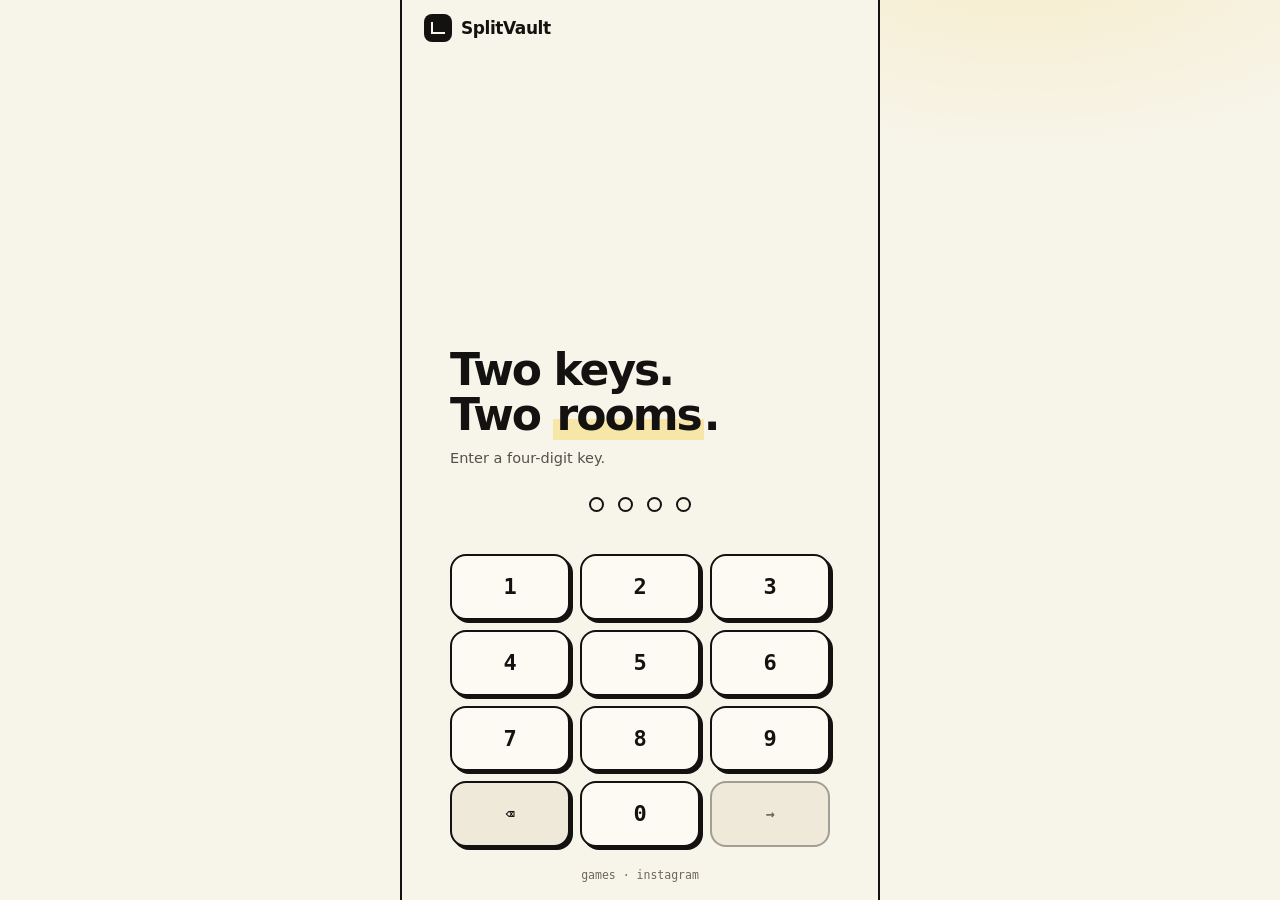
==== index.html @ 1017dc5b "SplitVault: mobile-native two-key app with Setup Rush and in-place Instagram" ====
<!DOCTYPE html>
<html lang="en">
<head>
<meta charset="utf-8" />
<meta name="viewport" content="width=device-width, initial-scale=1, viewport-fit=cover, maximum-scale=1" />
<meta name="color-scheme" content="light" />
<meta name="theme-color" content="#f7f4ea" />
<meta name="apple-mobile-web-app-capable" content="yes" />
<meta name="apple-mobile-web-app-title" content="SplitVault" />
<meta name="apple-mobile-web-app-status-bar-style" content="default" />
<title>SplitVault</title>
<link rel="icon" href="favicon.svg" />
<link rel="apple-touch-icon" href="favicon.svg" />
<link rel="manifest" href="manifest.webmanifest" />
<link rel="stylesheet" href="app.css" />
</head>
<body class="app">
<main class="shell">
  <div class="gate">
    <div class="top">
      <div class="brand"><span class="mark" aria-hidden="true"></span> SplitVault</div>
    </div>

    <div class="body">
      <h1>Two keys.<br />Two <em>rooms</em>.</h1>
      <p id="gateSub">Enter a four-digit key.</p>

      <div class="dots" id="dots" aria-hidden="true"><i></i><i></i><i></i><i></i></div>
      <div class="keymsg" id="keymsg" role="status" aria-live="polite"></div>

      <div class="keypad" id="keypad">
        <button data-k="1">1</button>
        <button data-k="2">2</button>
        <button data-k="3">3</button>
        <button data-k="4">4</button>
        <button data-k="5">5</button>
        <button data-k="6">6</button>
        <button data-k="7">7</button>
        <button data-k="8">8</button>
        <button data-k="9">9</button>
        <button class="fn" data-k="del" aria-label="Delete">⌫</button>
        <button data-k="0">0</button>
        <button class="fn go" data-k="go" aria-label="Unlock">→</button>
      </div>
    </div>

    <div class="foot" id="gateFoot">games · instagram</div>
  </div>
</main>

<script src="assets/gate.js"></script>
</body>
</html>
---- app.css ----
/* SplitVault — mobile-native shell. Paper, ink, one orange action.
   Everything is a single 100dvh screen; no desktop chrome, no option grids. */
:root {
  --paper: #f7f4ea;
  --paper-2: #efe9da;
  --card: #fcfaf2;
  --ink: #141210;
  --ink-soft: #55504a;
  --muted: #6f675b;
  --rule: rgba(20, 18, 16, .14);
  --accent: #e2573a;
  --accent-dark: #c9452a;
  --yellow: #f6e6a8;
  --peach: #fbe8e0;
  --mint: #1c7a4e;
  --red: #c23a2b;
  --blue: #2c62c4;
  --shadow-sm: 3px 3px 0 var(--ink);
  --shadow-xs: 2px 2px 0 var(--ink);
  --safe-b: env(safe-area-inset-bottom, 0px);
  --mono: ui-monospace, "SF Mono", SFMono-Regular, Menlo, monospace;
  --sans: -apple-system, BlinkMacSystemFont, "Segoe UI", Inter, system-ui, sans-serif;
  color-scheme: light;
}

* { box-sizing: border-box; -webkit-tap-highlight-color: transparent; }
[hidden] { display: none !important; }

html, body {
  height: 100%;
  margin: 0;
  overscroll-behavior: none;
}
body {
  background: var(--paper);
  color: var(--ink);
  font-family: var(--sans);
  font-size: 15px;
  line-height: 1.45;
  -webkit-font-smoothing: antialiased;
  text-rendering: optimizeLegibility;
}
button, input, select { font: inherit; color: inherit; }
button { cursor: pointer; }
a { color: var(--ink); text-decoration: none; }
:focus-visible { outline: 2px solid var(--accent); outline-offset: 2px; }

/* one column, always — even on a desktop window */
.app {
  min-height: 100dvh;
  display: flex;
  justify-content: center;
  background:
    radial-gradient(600px 320px at 80% -8%, rgba(246, 230, 168, .5), transparent 72%),
    var(--paper);
}
.shell {
  width: 100%;
  max-width: 480px;
  min-height: 100dvh;
  display: flex;
  flex-direction: column;
  border-left: 2px solid var(--ink);
  border-right: 2px solid var(--ink);
  background: var(--paper);
}
.shell.flat { border: 0; }

/* ---------- brand ---------- */
.brand { display: flex; align-items: center; gap: 9px; font-weight: 700; font-size: 17px; letter-spacing: -.025em; }
.brand .mark { width: 28px; height: 28px; border-radius: 8px; background: var(--ink); position: relative; flex: none; }
.brand .mark::after {
  content: ""; position: absolute; inset: 8px 7px;
  border-left: 2.5px solid var(--paper); border-bottom: 2.5px solid var(--paper);
}
.brand small { font-size: 9.5px; letter-spacing: .16em; text-transform: uppercase; color: var(--muted); font-weight: 600; }

/* ---------- buttons ---------- */
.btn {
  border: 2px solid var(--ink); background: var(--card); color: var(--ink);
  border-radius: 12px; padding: 11px 16px; font-weight: 650; font-size: 14px;
  box-shadow: var(--shadow-sm); display: inline-flex; align-items: center; justify-content: center; gap: 8px;
  transition: transform .08s, box-shadow .08s, background .12s;
}
.btn:active { transform: translate(2px, 2px); box-shadow: 1px 1px 0 var(--ink); }
.btn.primary { background: var(--accent); color: #fff; }
.btn.primary:active { background: var(--accent-dark); }
.btn.block { width: 100%; }
.btn.icon { padding: 8px 10px; border-radius: 10px; font-size: 15px; box-shadow: var(--shadow-xs); }
.btn:disabled, .btn[disabled] {
  background: var(--paper-2); color: var(--muted); border-color: rgba(20, 18, 16, .35);
  box-shadow: none; transform: none;
}

/* ================= GATE ================= */
.gate { min-height: 100dvh; display: flex; flex-direction: column;
  padding: calc(14px + env(safe-area-inset-top, 0px)) 22px calc(16px + var(--safe-b)); }
.gate .top { display: flex; align-items: center; justify-content: space-between; }
.gate .body { flex: 1; display: flex; flex-direction: column; justify-content: flex-end;
  max-width: 380px; width: 100%; margin: 0 auto; padding-bottom: 6px; }
.gate h1 { margin-top: 0; }
.gate h1 { font-size: clamp(34px, 11vw, 44px); line-height: 1.02; letter-spacing: -.045em; margin: 18px 0 10px; font-weight: 700; }
.gate h1 em { font-style: normal; background: linear-gradient(180deg, transparent 58%, var(--yellow) 58%); padding: 0 3px; }
.gate p { margin: 0 0 22px; color: var(--ink-soft); font-size: 14.5px; }

.dots { display: flex; gap: 14px; justify-content: center; margin: 6px 0 10px; }
.dots i {
  width: 15px; height: 15px; border-radius: 50%; border: 2px solid var(--ink); background: transparent;
  transition: background .12s, transform .12s;
}
.dots i.on { background: var(--ink); transform: scale(1.06); }
.dots.bad i { border-color: var(--red); background: var(--red); animation: shake .3s; }
@keyframes shake { 0%,100% { transform: translateX(0) } 25% { transform: translateX(-5px) } 75% { transform: translateX(5px) } }

.keymsg { min-height: 20px; text-align: center; font-size: 12.5px; font-weight: 600; color: var(--red); margin-bottom: 8px; }
.keymsg.ok { color: var(--mint); }

.keypad { display: grid; grid-template-columns: repeat(3, 1fr); gap: 10px; margin-top: 4px; }
.keypad button {
  border: 2px solid var(--ink); background: var(--card); border-radius: 16px;
  padding: 15px 0; font-family: var(--mono); font-size: 22px; font-weight: 600;
  box-shadow: var(--shadow-sm); transition: transform .06s, box-shadow .06s;
}
.keypad button:active { transform: translate(2px, 2px); box-shadow: 1px 1px 0 var(--ink); }
.keypad .fn { font-size: 15px; background: var(--paper-2); }
.keypad .fn.go { background: var(--accent); color: #fff; border-color: var(--ink); }
.keypad .fn.go[data-ready="0"] { background: var(--paper-2); color: var(--muted); border-color: rgba(20, 18, 16, .35); box-shadow: none; }
.gate .foot { text-align: center; font-size: 11.5px; color: var(--muted); margin-top: 14px; font-family: var(--mono); }

/* ================= APP HEADER ================= */
.appbar {
  display: flex; align-items: center; gap: 10px;
  padding: calc(10px + env(safe-area-inset-top, 0px)) 14px 10px;
  border-bottom: 2px solid var(--ink); background: var(--paper);
  position: sticky; top: 0; z-index: 10;
}
.appbar .grow { flex: 1; }
.appbar .icon-btn {
  width: 36px; height: 36px; border-radius: 10px; border: 2px solid var(--ink);
  background: var(--card); display: grid; place-items: center; font-size: 16px; box-shadow: var(--shadow-xs);
}
.appbar .icon-btn:active { transform: translate(1px, 1px); box-shadow: 1px 1px 0 var(--ink); }

/* ================= SETUP RUSH (full screen) ================= */
.field { flex: 1; display: flex; flex-direction: column; min-height: 0; }
.hud-top { display: flex; align-items: stretch; gap: 8px; padding: 10px 12px 8px; }
.hud-block { background: var(--ink); color: var(--paper); border-radius: 10px; padding: 6px 10px; display: flex; flex-direction: column; box-shadow: var(--shadow-xs); }
.hud-block span { font-size: 8.5px; letter-spacing: .14em; text-transform: uppercase; color: rgba(247, 244, 234, .62); font-family: var(--mono); font-weight: 600; }
.hud-block b { font-family: var(--mono); font-size: 14px; font-variant-numeric: tabular-nums; color: var(--paper); font-weight: 600; }
.hud-block.price { flex: 1; min-width: 0; justify-content: center; }
.hud-block.price b { font-size: 22px; letter-spacing: -.035em; }
.hud-block.pnl b.up { color: #7ff0be; }
.hud-block.pnl b.down { color: #ff9c8c; }
.market-pick {
  border: 0; background: transparent; color: var(--paper); font-family: var(--mono);
  font-size: 13px; font-weight: 600; padding: 0; margin-top: 1px; appearance: none;
}
.market-pick option { color: var(--ink); background: var(--card); }

.sr-stage { position: relative; flex: 1; min-height: 220px; margin: 0 12px; border: 2px solid var(--ink); border-radius: 14px; overflow: hidden; background: #fbf9f2; touch-action: none; user-select: none; -webkit-user-select: none; }
#srChart { display: block; width: 100%; height: 100%; }
.sr-stage.holding { background: #fdf6ee; }

.position {
  position: absolute; left: 50%; bottom: 12px; transform: translateX(-50%);
  display: flex; align-items: baseline; gap: 9px; font-family: var(--mono); font-size: 11.5px;
  background: var(--ink); color: var(--paper); border-radius: 999px; padding: 7px 14px;
  white-space: nowrap; box-shadow: var(--shadow-xs); max-width: calc(100% - 20px); overflow: hidden;
}
.position b { font-size: 11px; letter-spacing: .06em; }
.position.long b { color: #7ff0be; }
.position.short b { color: #ff9c8c; }
.position strong { font-size: 13px; }
.position em { font-style: normal; color: rgba(247, 244, 234, .55); font-size: 9.5px; letter-spacing: .06em; }

.flash {
  position: absolute; left: 50%; top: 12px; transform: translateX(-50%);
  font-family: var(--mono); font-size: 12px; letter-spacing: .08em; text-transform: uppercase;
  background: var(--ink); color: var(--paper); border-radius: 8px; padding: 6px 12px;
  white-space: nowrap; font-weight: 700; box-shadow: var(--shadow-xs);
}
.flash span { display: block; font-size: 9px; letter-spacing: .12em; opacity: .65; font-weight: 500; margin-top: 1px; }
.flash.up { background: var(--mint); }
.flash.down { background: var(--red); }

.dock { padding: 10px 12px calc(10px + var(--safe-b)); display: grid; gap: 8px; }
.dock .row { display: flex; align-items: center; gap: 8px; }
.dock .hint {
  flex: 1; text-align: center; font-family: var(--mono); font-size: 11px; letter-spacing: .06em;
  text-transform: uppercase; color: var(--ink-soft); font-weight: 700; line-height: 1.3;
}
.dock .meta { display: flex; gap: 6px; justify-content: space-between; }
.dock .meta span {
  font-family: var(--mono); font-size: 10.5px; font-weight: 700; border: 1.5px solid var(--ink);
  border-radius: 999px; padding: 3px 9px; background: var(--card);
}

/* result card */
.sheet {
  position: absolute; inset: 0; z-index: 5; display: flex; align-items: flex-end;
  background: rgba(20, 18, 16, .28);
}
.sheet .card {
  width: 100%; background: var(--card); border-top: 2px solid var(--ink);
  border-radius: 18px 18px 0 0; padding: 20px 18px calc(18px + var(--safe-b));
  box-shadow: 0 -6px 0 rgba(20, 18, 16, .06);
}
.sheet .grade { font-family: var(--mono); font-size: 9.5px; letter-spacing: .16em; text-transform: uppercase; color: var(--accent); font-weight: 700; }
.sheet h2 { margin: 6px 0 0; font-size: 26px; letter-spacing: -.035em; }
.sheet .sub { margin: 4px 0 0; color: var(--ink-soft); font-size: 12.5px; }
.sheet .pnl { font-family: var(--mono); font-size: 34px; letter-spacing: -.035em; margin: 12px 0 14px; font-variant-numeric: tabular-nums; font-weight: 600; }
.sheet .grid3 { display: grid; grid-template-columns: repeat(3, 1fr); gap: 8px; margin-bottom: 16px; }
.sheet .grid3 div { background: var(--paper); border: 1.5px solid var(--ink); border-radius: 10px; padding: 8px 10px; }
.sheet .grid3 span { display: block; font-size: 8.5px; letter-spacing: .1em; text-transform: uppercase; color: var(--muted); font-family: var(--mono); font-weight: 700; }
.sheet .grid3 b { font-family: var(--mono); font-size: 13.5px; font-variant-numeric: tabular-nums; }
.sheet .actions { display: flex; gap: 8px; }
.sheet .actions .btn { flex: 1; }

/* ================= INSTAGRAM ================= */
.ig-bar { display: flex; align-items: center; gap: 8px; padding: 10px 12px; border-bottom: 2px solid var(--ink); background: var(--paper); }
.ig-bar input {
  flex: 1; min-width: 0; border: 2px solid var(--ink); border-radius: 10px; background: #fff;
  padding: 8px 11px; font-family: var(--mono); font-size: 12.5px;
}
.ig-bar input:focus { outline: none; border-color: var(--accent); }
.ig-frame-wrap { position: relative; flex: 1; min-height: 0; border: 2px solid var(--ink); border-radius: 14px; margin: 10px 12px 0; overflow: hidden; background: #fff; }
.ig-frame-wrap iframe { width: 100%; height: 100%; border: 0; display: block; background: #fff; transition: opacity .2s; }
.ig-frame-wrap iframe.loading { opacity: .3; }
.ig-note {
  position: absolute; inset: 0; display: flex; flex-direction: column; align-items: center; justify-content: center;
  gap: 7px; padding: 22px; text-align: center; background: var(--paper); color: var(--ink-soft); font-size: 12.5px;
}
.ig-note .glyph { font-size: 26px; }
.ig-note b { color: var(--ink); font-size: 14px; }
.ig-note span { max-width: 30ch; }
.ig-note .btn { margin-top: 6px; font-size: 12px; padding: 8px 13px; }
.ig-dock { padding: 10px 12px calc(10px + var(--safe-b)); display: flex; gap: 8px; }
.ig-dock .btn { flex: 1; }
.ig-dock .btn.icon-only { flex: 0 0 46px; }

.toast {
  position: fixed; left: 50%; bottom: calc(22px + var(--safe-b)); transform: translate(-50%, 14px);
  background: var(--ink); color: var(--paper); padding: 9px 16px; border-radius: 999px;
  font-size: 12.5px; font-weight: 600; opacity: 0; transition: .2s; pointer-events: none; z-index: 60;
  max-width: 88vw; text-align: center;
}
.toast.on { opacity: 1; transform: translate(-50%, 0); }

/* phones get the whole edge-to-edge app; wider windows keep the framed column */
@media (max-width: 520px) {
  .shell { border-left: 0; border-right: 0; }
}
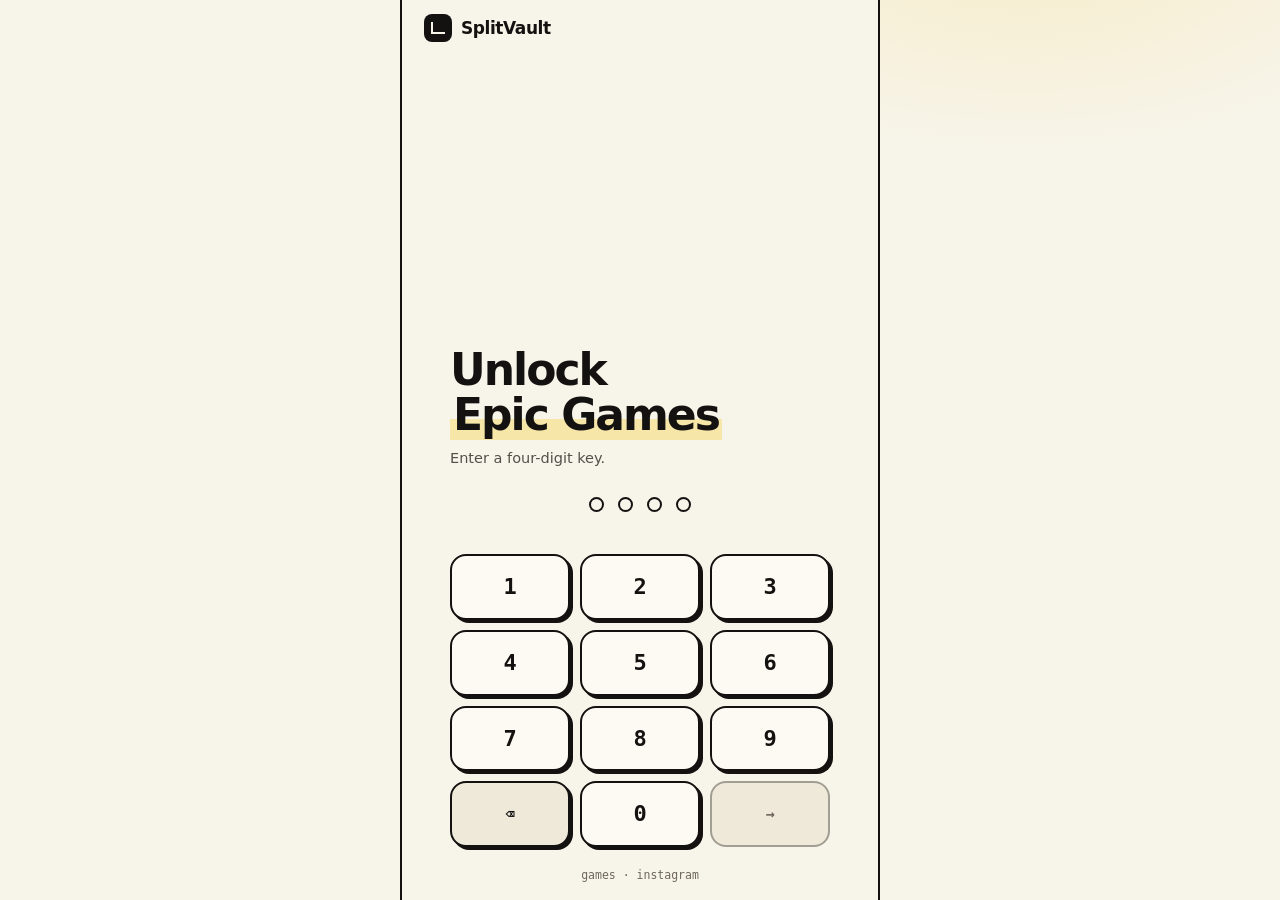
==== commit 8da7b7dc: "Gate headline: Unlock Epic Games; cache-bust assets for the Pages CDN" ====
--- a/index.html
+++ b/index.html
@@ -8,11 +8,11 @@
 <meta name="apple-mobile-web-app-capable" content="yes" />
 <meta name="apple-mobile-web-app-title" content="SplitVault" />
 <meta name="apple-mobile-web-app-status-bar-style" content="default" />
-<title>SplitVault</title>
+<title>Unlock Epic Games</title>
 <link rel="icon" href="favicon.svg" />
 <link rel="apple-touch-icon" href="favicon.svg" />
 <link rel="manifest" href="manifest.webmanifest" />
-<link rel="stylesheet" href="app.css" />
+<link rel="stylesheet" href="app.css?v=4" />
 </head>
 <body class="app">
 <main class="shell">
@@ -22,7 +22,7 @@
     </div>
 
     <div class="body">
-      <h1>Two keys.<br />Two <em>rooms</em>.</h1>
+      <h1>Unlock<br /><em>Epic Games</em></h1>
       <p id="gateSub">Enter a four-digit key.</p>
 
       <div class="dots" id="dots" aria-hidden="true"><i></i><i></i><i></i><i></i></div>
@@ -48,6 +48,6 @@
   </div>
 </main>
 
-<script src="assets/gate.js"></script>
+<script src="assets/gate.js?v=4"></script>
 </body>
 </html>
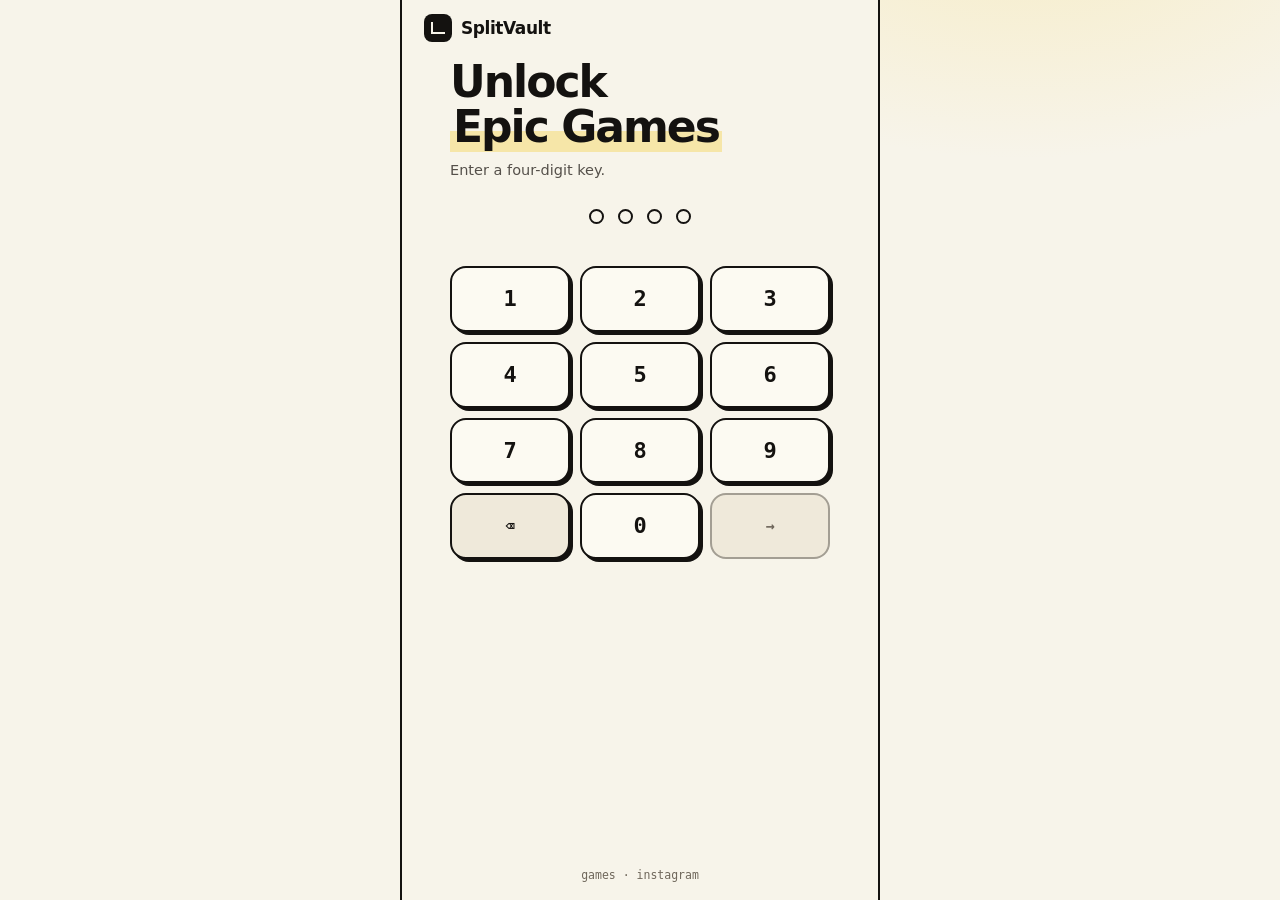
==== commit ede98080: "Pin layout at thumb height, full-width price tag, Instagram opens with a real profile" ====
--- a/index.html
+++ b/index.html
@@ -12,7 +12,7 @@
 <link rel="icon" href="favicon.svg" />
 <link rel="apple-touch-icon" href="favicon.svg" />
 <link rel="manifest" href="manifest.webmanifest" />
-<link rel="stylesheet" href="app.css?v=4" />
+<link rel="stylesheet" href="app.css?v=5" />
 </head>
 <body class="app">
 <main class="shell">
@@ -48,6 +48,6 @@
   </div>
 </main>
 
-<script src="assets/gate.js?v=4"></script>
+<script src="assets/gate.js?v=5"></script>
 </body>
 </html>
--- a/app.css
+++ b/app.css
@@ -96,9 +96,11 @@
 .gate { min-height: 100dvh; display: flex; flex-direction: column;
   padding: calc(14px + env(safe-area-inset-top, 0px)) 22px calc(16px + var(--safe-b)); }
 .gate .top { display: flex; align-items: center; justify-content: space-between; }
-.gate .body { flex: 1; display: flex; flex-direction: column; justify-content: flex-end;
+.gate .body { flex: 1; display: flex; flex-direction: column; justify-content: flex-start;
   max-width: 380px; width: 100%; margin: 0 auto; padding-bottom: 6px; }
-.gate h1 { margin-top: 0; }
+.gate h1 { margin: clamp(18px, 7vh, 64px) 0 10px; }
+/* dots, message and keypad ride together at the bottom, where the thumb is */
+.dots { margin-top: auto; }
 .gate h1 { font-size: clamp(34px, 11vw, 44px); line-height: 1.02; letter-spacing: -.045em; margin: 18px 0 10px; font-weight: 700; }
 .gate h1 em { font-style: normal; background: linear-gradient(180deg, transparent 58%, var(--yellow) 58%); padding: 0 3px; }
 .gate p { margin: 0 0 22px; color: var(--ink-soft); font-size: 14.5px; }
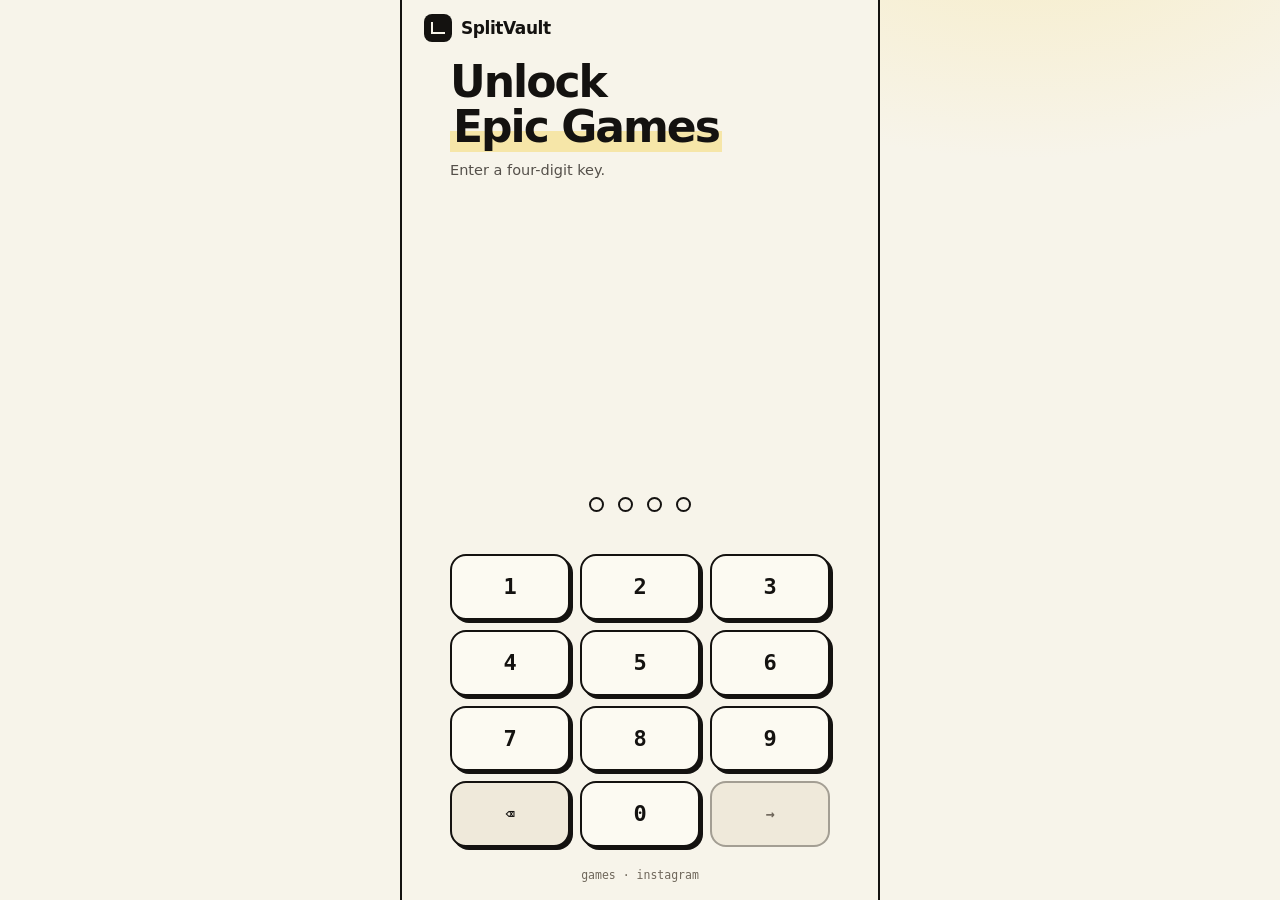
==== commit a3798b26: "Gate: keypad anchored above the footer, headline at the top" ====
--- a/index.html
+++ b/index.html
@@ -12,7 +12,7 @@
 <link rel="icon" href="favicon.svg" />
 <link rel="apple-touch-icon" href="favicon.svg" />
 <link rel="manifest" href="manifest.webmanifest" />
-<link rel="stylesheet" href="app.css?v=5" />
+<link rel="stylesheet" href="app.css?v=8" />
 </head>
 <body class="app">
 <main class="shell">
@@ -48,6 +48,6 @@
   </div>
 </main>
 
-<script src="assets/gate.js?v=5"></script>
+<script src="assets/gate.js?v=8"></script>
 </body>
 </html>
--- a/app.css
+++ b/app.css
@@ -105,7 +105,7 @@
 .gate h1 em { font-style: normal; background: linear-gradient(180deg, transparent 58%, var(--yellow) 58%); padding: 0 3px; }
 .gate p { margin: 0 0 22px; color: var(--ink-soft); font-size: 14.5px; }
 
-.dots { display: flex; gap: 14px; justify-content: center; margin: 6px 0 10px; }
+.dots { display: flex; gap: 14px; justify-content: center; margin: auto 0 10px; }
 .dots i {
   width: 15px; height: 15px; border-radius: 50%; border: 2px solid var(--ink); background: transparent;
   transition: background .12s, transform .12s;
